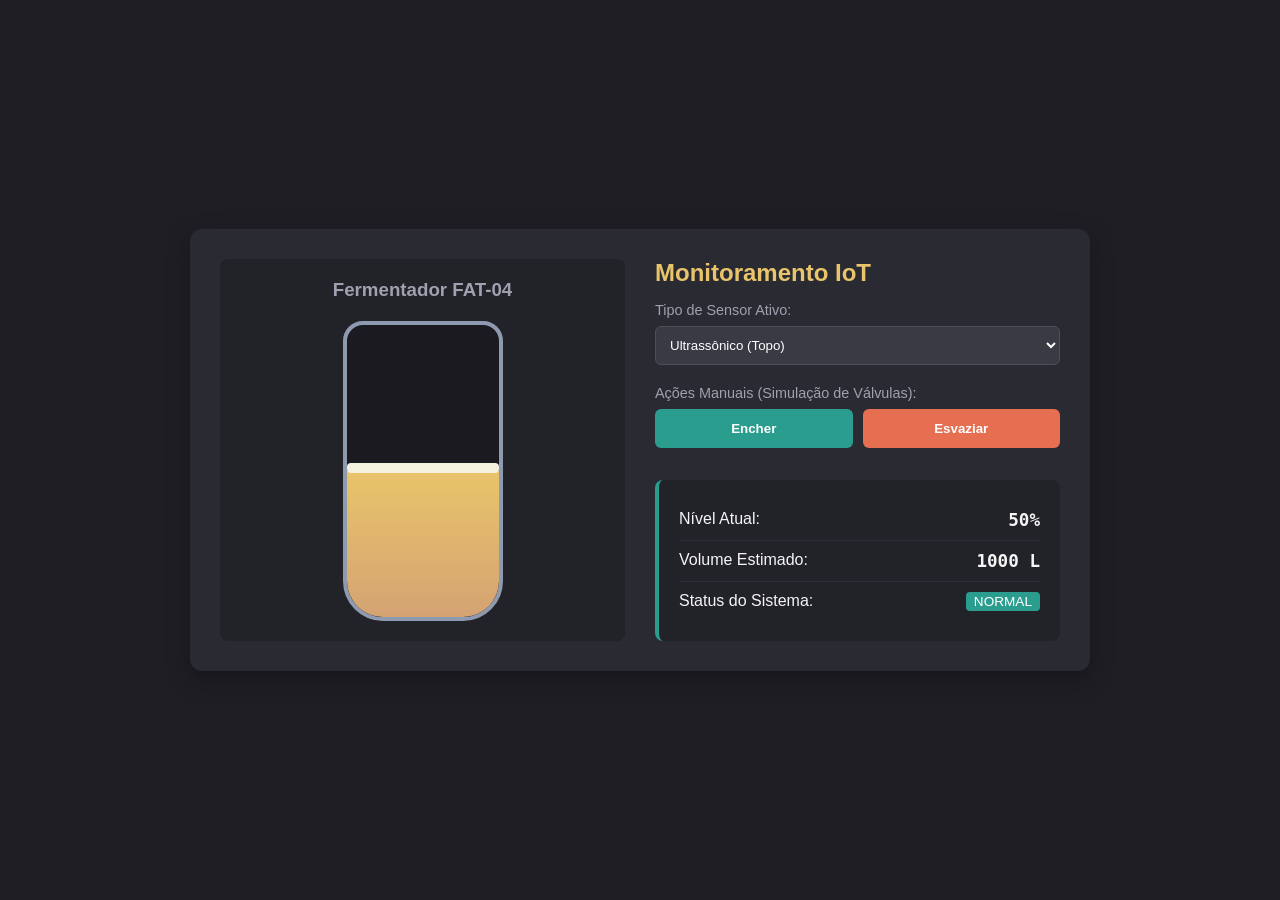
==== public/simulador.html @ aa2505bc "some alterations" ====
<!DOCTYPE html>
<html lang="pt-BR">
<head>
    <meta charset="UTF-8">
    <meta name="viewport" content="width=device-width, initial-scale=1.0">
    <title>Dashboard de Monitoramento de Tanque - Cervejaria</title>
    <style>
        * {
            box-sizing: border-box;
            margin: 0;
            padding: 0;
            font-family: 'Segoe UI', Tahoma, Geneva, Verdana, sans-serif;
        }

        body {
            background-color: #1e1e24;
            color: #f5f5f5;
            display: flex;
            justify-content: center;
            align-items: center;
            min-height: 100vh;
            padding: 20px;
        }

        .dashboard-container {
            display: grid;
            grid-template-columns: 1fr 1fr;
            gap: 30px;
            background-color: #2a2a32;
            padding: 30px;
            border-radius: 12px;
            box-shadow: 0 8px 24px rgba(0,0,0,0.3);
            max-width: 900px;
            width: 100%;
        }

        @media (max-width: 768px) {
            .dashboard-container {
                grid-template-columns: 1fr;
            }
        }

        /* Coluna do Tanque */
        .tank-section {
            display: flex;
            flex-direction: column;
            align-items: center;
            justify-content: center;
            background-color: #222229;
            border-radius: 8px;
            padding: 20px;
            position: relative;
        }

        .tank-outer {
            width: 160px;
            height: 300px;
            border: 4px solid #8e9aaf;
            border-top-left-radius: 20px;
            border-top-right-radius: 20px;
            border-bottom-left-radius: 40px;
            border-bottom-right-radius: 40px;
            position: relative;
            overflow: hidden;
            background-color: #1a1a20;
            display: flex;
            flex-direction: column;
            justify-content: flex-end;
        }

        .liquid {
            width: 100%;
            height: 50%; /* Controlado pelo JS */
            background: linear-gradient(to top, #d4a373, #e9c46a);
            transition: height 0.3s ease;
            position: relative;
        }

        /* Espuma da Cerveja */
        .liquid::before {
            content: '';
            position: absolute;
            top: -8px;
            left: 0;
            width: 100%;
            height: 10px;
            background-color: #f4f1de;
            border-radius: 4px;
        }

        /* Sensor Ultrassônico (Onda) */
        .wave-line {
            position: absolute;
            top: 10px;
            left: 50%;
            transform: translateX(-50%);
            width: 0;
            height: 0;
            border-left: 20px solid transparent;
            border-right: 20px solid transparent;
            border-top: 15px solid rgba(58, 125, 68, 0);
            display: none;
        }

        @keyframes pulse-wave {
            0% { border-top-color: rgba(0, 180, 216, 0.8); width: 10px; height: 10px; }
            100% { border-top-color: rgba(0, 180, 216, 0); width: 80px; height: 200px; }
        }

        .wave-active {
            display: block;
            animation: pulse-wave 1.5s infinite linear;
        }

        /* Sensor de Pressão Hidrostática (Destaque na base) */
        .pressure-glow {
            position: absolute;
            bottom: 4px;
            left: 50%;
            transform: translateX(-50%);
            width: 140px;
            height: 15px;
            background-color: rgba(230, 57, 70, 0);
            border-bottom-left-radius: 30px;
            border-bottom-right-radius: 30px;
            transition: background-color 0.3s;
        }

        .pressure-active {
            background-color: rgba(230, 57, 70, 0.4);
            box-shadow: 0 0 15px rgba(230, 57, 70, 0.6);
        }

        /* Coluna de Controles e Telemetria */
        .controls-section {
            display: flex;
            flex-direction: column;
            justify-content: space-between;
        }

        h2 {
            margin-bottom: 15px;
            font-size: 1.5rem;
            color: #e9c46a;
        }

        .form-group {
            margin-bottom: 20px;
        }

        label {
            display: block;
            margin-bottom: 8px;
            font-size: 0.9rem;
            color: #a0a0b0;
        }

        select {
            width: 100%;
            padding: 10px;
            background-color: #3a3a45;
            border: 1px solid #4e4e5a;
            color: white;
            border-radius: 6px;
            outline: none;
            cursor: pointer;
        }

        .btn-group {
            display: flex;
            gap: 10px;
            margin-bottom: 25px;
        }

        button {
            flex: 1;
            padding: 12px;
            border: none;
            border-radius: 6px;
            font-weight: bold;
            cursor: pointer;
            transition: background 0.2s;
        }

        .btn-fill { background-color: #2a9d8f; color: white; }
        .btn-fill:hover { background-color: #21867a; }

        .btn-drain { background-color: #e76f51; color: white; }
        .btn-drain:hover { background-color: #d65d40; }

        /* Painel de Dados */
        .telemetry-panel {
            background-color: #222229;
            padding: 20px;
            border-radius: 8px;
            border-left: 4px solid #3a7d44;
        }

        .data-row {
            display: flex;
            justify-content: space-between;
            padding: 10px 0;
            border-bottom: 1px solid #2d2d38;
        }

        .data-row:last-child { border-bottom: none; }

        .data-val {
            font-weight: bold;
            font-family: monospace;
            font-size: 1.1rem;
        }

        .status-badge {
            padding: 2px 8px;
            border-radius: 4px;
            font-size: 0.85rem;
            text-transform: uppercase;
        }

        .status-normal { background-color: #2a9d8f; color: white; }
        .status-alert { background-color: #e63946; color: white; }
    </style>
</head>
<body>

<div class="dashboard-container">
    
    <div class="tank-section">
        <h3 style="margin-bottom: 20px; color: #a0a0b0;">Fermentador FAT-04</h3>
        
        <div class="tank-outer">
            <div id="waveSensor" class="wave-line wave-active"></div>
            
            <div id="liquidLevel" class="liquid"></div>
            
            <div id="pressureSensor" class="pressure-glow"></div>
        </div>
    </div>

    <div class="controls-section">
        <div>
            <h2>Monitoramento IoT</h2>
            
            <div class="form-group">
                <label for="sensorSelect">Tipo de Sensor Ativo:</label>
                <select id="sensorSelect">
                    <option value="ultrasonic">Ultrassônico (Topo)</option>
                    <option value="hydrostatic">Pressão Hidrostática (Base)</option>
                </select>
            </div>

            <div class="form-group">
                <label>Ações Manuais (Simulação de Válvulas):</label>
                <div class="btn-group">
                    <button class="btn-fill" id="btnFill">Encher</button>
                    <button class="btn-drain" id="btnDrain">Esvaziar</button>
                </div>
            </div>
        </div>

        <div class="telemetry-panel" id="telemetryPanel">
            <div class="data-row">
                <span>Nível Atual:</span>
                <span class="data-val" id="txtPercent">50%</span>
            </div>
            <div class="data-row">
                <span>Volume Estimado:</span>
                <span class="data-val" id="txtVolume">1000 L</span>
            </div>
            <div class="data-row">
                <span>Status do Sistema:</span>
                <span class="status-badge status-normal" id="txtStatus">Normal</span>
            </div>
        </div>
    </div>
</div>

<script>
    // Parâmetros do sistema
    let currentLevelPercent = 50; 
    const maxCapacityLiters = 2000;

    // Elementos do DOM
    const liquidLevel = document.getElementById('liquidLevel');
    const waveSensor = document.getElementById('waveSensor');
    const pressureSensor = document.getElementById('pressureSensor');
    const sensorSelect = document.getElementById('sensorSelect');
    
    const txtPercent = document.getElementById('txtPercent');
    const txtVolume = document.getElementById('txtVolume');
    const txtStatus = document.getElementById('txtStatus');
    const telemetryPanel = document.getElementById('telemetryPanel');

    const btnFill = document.getElementById('btnFill');
    const btnDrain = document.getElementById('btnDrain');

    // Atualiza a interface gráfica e os dados textuais
    function updateDashboard() {
        // 1. Atualiza a altura do div de líquido
        liquidLevel.style.height = `${currentLevelPercent}%`;

        // 2. Calcula e atualiza o volume
        const calculatedVolume = Math.round((currentLevelPercent / 100) * maxCapacityLiters);
        txtPercent.textContent = `${currentLevelPercent}%`;
        txtVolume.textContent = `${calculatedVolume} L`;

        // 3. Regras de Negócio / Alertas de nível crítico
        if (currentLevelPercent > 85) {
            txtStatus.textContent = "Alerta Alto";
            txtStatus.className = "status-badge status-alert";
            telemetryPanel.style.borderLeftColor = "#e63946";
        } else if (currentLevelPercent < 15) {
            txtStatus.textContent = "Alerta Baixo";
            txtStatus.className = "status-badge status-alert";
            telemetryPanel.style.borderLeftColor = "#e63946";
        } else {
            txtStatus.textContent = "Normal";
            txtStatus.className = "status-badge status-normal";
            telemetryPanel.style.borderLeftColor = "#2a9d8f";
        }
    }

    // Gerencia a troca de visualização dos sensores
    sensorSelect.addEventListener('change', (e) => {
        if (e.target.value === 'ultrasonic') {
            waveSensor.classList.add('wave-active');
            pressureSensor.classList.remove('pressure-active');
        } else {
            waveSensor.classList.remove('wave-active');
            pressureSensor.classList.add('pressure-active');
        }
    });

    // Eventos dos botões de simulação
    btnFill.addEventListener('click', () => {
        if (currentLevelPercent < 100) {
            currentLevelPercent = Math.min(currentLevelPercent + 5, 100);
            updateDashboard();
        }
    });

    btnDrain.addEventListener('click', () => {
        if (currentLevelPercent > 0) {
            currentLevelPercent = Math.max(currentLevelPercent - 5, 0);
            updateDashboard();
        }
    });

    // Inicialização do estado do sistema
    updateDashboard();
</script>
</body>
</html>
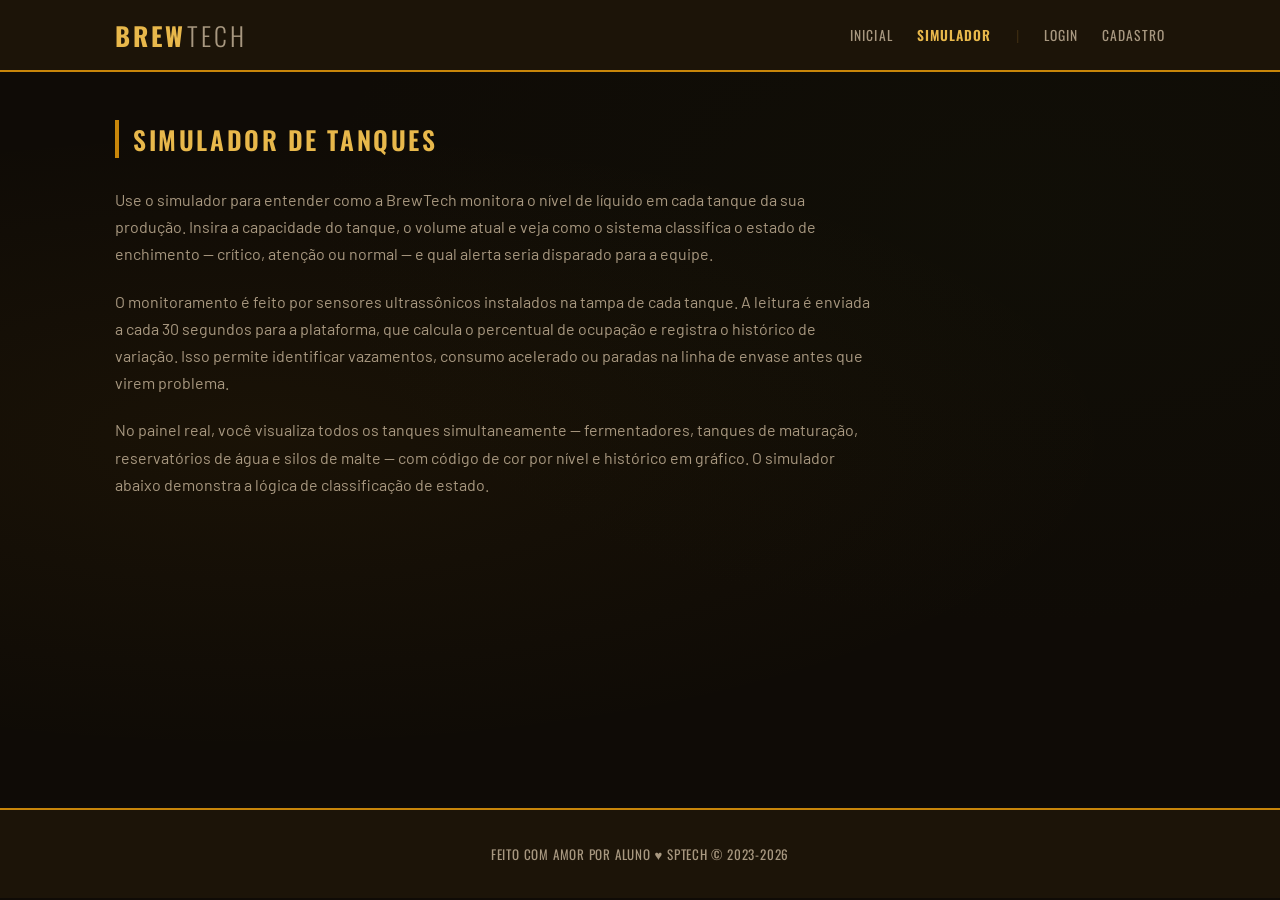
==== commit 9125c51a: "Atualização da estilização" ====
--- a/public/simulador.html
+++ b/public/simulador.html
@@ -1,354 +1,72 @@
 <!DOCTYPE html>
-<html lang="pt-BR">
+<html lang="pt-br">
+
 <head>
-    <meta charset="UTF-8">
-    <meta name="viewport" content="width=device-width, initial-scale=1.0">
-    <title>Dashboard de Monitoramento de Tanque - Cervejaria</title>
-    <style>
-        * {
-            box-sizing: border-box;
-            margin: 0;
-            padding: 0;
-            font-family: 'Segoe UI', Tahoma, Geneva, Verdana, sans-serif;
-        }
+  <meta charset="UTF-8">
+  <meta http-equiv="X-UA-Compatible" content="IE=edge">
+  <meta name="viewport" content="width=device-width, initial-scale=1.0">
 
-        body {
-            background-color: #1e1e24;
-            color: #f5f5f5;
-            display: flex;
-            justify-content: center;
-            align-items: center;
-            min-height: 100vh;
-            padding: 20px;
-        }
+  <title>BrewTech | Simulador</title>
 
-        .dashboard-container {
-            display: grid;
-            grid-template-columns: 1fr 1fr;
-            gap: 30px;
-            background-color: #2a2a32;
-            padding: 30px;
-            border-radius: 12px;
-            box-shadow: 0 8px 24px rgba(0,0,0,0.3);
-            max-width: 900px;
-            width: 100%;
-        }
+  <script src="./js/sessao.js"></script>
 
-        @media (max-width: 768px) {
-            .dashboard-container {
-                grid-template-columns: 1fr;
-            }
-        }
+  <link rel="stylesheet" href="./css/estilo.css">
+  <link rel="icon" href="./assets/icon/favicon2.ico">
+  <link rel="preconnect" href="https://fonts.googleapis.com">
+  <link rel="preconnect" href="https://fonts.gstatic.com" crossorigin>
+</head>
 
-        /* Coluna do Tanque */
-        .tank-section {
-            display: flex;
-            flex-direction: column;
-            align-items: center;
-            justify-content: center;
-            background-color: #222229;
-            border-radius: 8px;
-            padding: 20px;
-            position: relative;
-        }
-
-        .tank-outer {
-            width: 160px;
-            height: 300px;
-            border: 4px solid #8e9aaf;
-            border-top-left-radius: 20px;
-            border-top-right-radius: 20px;
-            border-bottom-left-radius: 40px;
-            border-bottom-right-radius: 40px;
-            position: relative;
-            overflow: hidden;
-            background-color: #1a1a20;
-            display: flex;
-            flex-direction: column;
-            justify-content: flex-end;
-        }
-
-        .liquid {
-            width: 100%;
-            height: 50%; /* Controlado pelo JS */
-            background: linear-gradient(to top, #d4a373, #e9c46a);
-            transition: height 0.3s ease;
-            position: relative;
-        }
-
-        /* Espuma da Cerveja */
-        .liquid::before {
-            content: '';
-            position: absolute;
-            top: -8px;
-            left: 0;
-            width: 100%;
-            height: 10px;
-            background-color: #f4f1de;
-            border-radius: 4px;
-        }
-
-        /* Sensor Ultrassônico (Onda) */
-        .wave-line {
-            position: absolute;
-            top: 10px;
-            left: 50%;
-            transform: translateX(-50%);
-            width: 0;
-            height: 0;
-            border-left: 20px solid transparent;
-            border-right: 20px solid transparent;
-            border-top: 15px solid rgba(58, 125, 68, 0);
-            display: none;
-        }
-
-        @keyframes pulse-wave {
-            0% { border-top-color: rgba(0, 180, 216, 0.8); width: 10px; height: 10px; }
-            100% { border-top-color: rgba(0, 180, 216, 0); width: 80px; height: 200px; }
-        }
-
-        .wave-active {
-            display: block;
-            animation: pulse-wave 1.5s infinite linear;
-        }
-
-        /* Sensor de Pressão Hidrostática (Destaque na base) */
-        .pressure-glow {
-            position: absolute;
-            bottom: 4px;
-            left: 50%;
-            transform: translateX(-50%);
-            width: 140px;
-            height: 15px;
-            background-color: rgba(230, 57, 70, 0);
-            border-bottom-left-radius: 30px;
-            border-bottom-right-radius: 30px;
-            transition: background-color 0.3s;
-        }
-
-        .pressure-active {
-            background-color: rgba(230, 57, 70, 0.4);
-            box-shadow: 0 0 15px rgba(230, 57, 70, 0.6);
-        }
-
-        /* Coluna de Controles e Telemetria */
-        .controls-section {
-            display: flex;
-            flex-direction: column;
-            justify-content: space-between;
-        }
-
-        h2 {
-            margin-bottom: 15px;
-            font-size: 1.5rem;
-            color: #e9c46a;
-        }
-
-        .form-group {
-            margin-bottom: 20px;
-        }
-
-        label {
-            display: block;
-            margin-bottom: 8px;
-            font-size: 0.9rem;
-            color: #a0a0b0;
-        }
-
-        select {
-            width: 100%;
-            padding: 10px;
-            background-color: #3a3a45;
-            border: 1px solid #4e4e5a;
-            color: white;
-            border-radius: 6px;
-            outline: none;
-            cursor: pointer;
-        }
-
-        .btn-group {
-            display: flex;
-            gap: 10px;
-            margin-bottom: 25px;
-        }
-
-        button {
-            flex: 1;
-            padding: 12px;
-            border: none;
-            border-radius: 6px;
-            font-weight: bold;
-            cursor: pointer;
-            transition: background 0.2s;
-        }
-
-        .btn-fill { background-color: #2a9d8f; color: white; }
-        .btn-fill:hover { background-color: #21867a; }
-
-        .btn-drain { background-color: #e76f51; color: white; }
-        .btn-drain:hover { background-color: #d65d40; }
-
-        /* Painel de Dados */
-        .telemetry-panel {
-            background-color: #222229;
-            padding: 20px;
-            border-radius: 8px;
-            border-left: 4px solid #3a7d44;
-        }
-
-        .data-row {
-            display: flex;
-            justify-content: space-between;
-            padding: 10px 0;
-            border-bottom: 1px solid #2d2d38;
-        }
-
-        .data-row:last-child { border-bottom: none; }
-
-        .data-val {
-            font-weight: bold;
-            font-family: monospace;
-            font-size: 1.1rem;
-        }
-
-        .status-badge {
-            padding: 2px 8px;
-            border-radius: 4px;
-            font-size: 0.85rem;
-            text-transform: uppercase;
-        }
-
-        .status-normal { background-color: #2a9d8f; color: white; }
-        .status-alert { background-color: #e63946; color: white; }
-    </style>
-</head>
 <body>
 
-<div class="dashboard-container">
-    
-    <div class="tank-section">
-        <h3 style="margin-bottom: 20px; color: #a0a0b0;">Fermentador FAT-04</h3>
-        
-        <div class="tank-outer">
-            <div id="waveSensor" class="wave-line wave-active"></div>
-            
-            <div id="liquidLevel" class="liquid"></div>
-            
-            <div id="pressureSensor" class="pressure-glow"></div>
-        </div>
+  <!-- HEADER -->
+  <div class="header">
+    <div class="container">
+      <h1 class="titulo">Brew<span>Tech</span></h1>
+      <ul class="navbar">
+        <li>
+          <a href="./index.html">Inicial</a>
+        </li>
+        <li class="agora">Simulador</li>
+        <li>|</li>
+        <li>
+          <a href="./login.html">Login</a>
+        </li>
+        <li>
+          <a href="./cadastro.html">Cadastro</a>
+        </li>
+      </ul>
     </div>
+  </div>
 
-    <div class="controls-section">
-        <div>
-            <h2>Monitoramento IoT</h2>
-            
-            <div class="form-group">
-                <label for="sensorSelect">Tipo de Sensor Ativo:</label>
-                <select id="sensorSelect">
-                    <option value="ultrasonic">Ultrassônico (Topo)</option>
-                    <option value="hydrostatic">Pressão Hidrostática (Base)</option>
-                </select>
-            </div>
+  <!-- SIMULADOR -->
+  <div class="simulador">
+    <div class="container">
+      <h2>Simulador de Tanques</h2>
+      <p>
+        Use o simulador para entender como a BrewTech monitora o nível de líquido em cada tanque da sua produção.
+        Insira a capacidade do tanque, o volume atual e veja como o sistema classifica o estado de enchimento — 
+        crítico, atenção ou normal — e qual alerta seria disparado para a equipe.
+      </p>
+      <p>
+        O monitoramento é feito por sensores ultrassônicos instalados na tampa de cada tanque. 
+        A leitura é enviada a cada 30 segundos para a plataforma, que calcula o percentual de ocupação 
+        e registra o histórico de variação. Isso permite identificar vazamentos, consumo acelerado 
+        ou paradas na linha de envase antes que virem problema.
+      </p>
+      <p>
+        No painel real, você visualiza todos os tanques simultaneamente — fermentadores, 
+        tanques de maturação, reservatórios de água e silos de malte — com código de cor por nível 
+        e histórico em gráfico. O simulador abaixo demonstra a lógica de classificação de estado.
+      </p>
+    </div>
+  </div>
 
-            <div class="form-group">
-                <label>Ações Manuais (Simulação de Válvulas):</label>
-                <div class="btn-group">
-                    <button class="btn-fill" id="btnFill">Encher</button>
-                    <button class="btn-drain" id="btnDrain">Esvaziar</button>
-                </div>
-            </div>
-        </div>
+  <!-- FOOTER -->
+  <div class="footer">
+    <div class="container">
+      <h4>Feito com amor por aluno &hearts; SPTech &copy; 2023-2026</h4>
+    </div>
+  </div>
 
-        <div class="telemetry-panel" id="telemetryPanel">
-            <div class="data-row">
-                <span>Nível Atual:</span>
-                <span class="data-val" id="txtPercent">50%</span>
-            </div>
-            <div class="data-row">
-                <span>Volume Estimado:</span>
-                <span class="data-val" id="txtVolume">1000 L</span>
-            </div>
-            <div class="data-row">
-                <span>Status do Sistema:</span>
-                <span class="status-badge status-normal" id="txtStatus">Normal</span>
-            </div>
-        </div>
-    </div>
-</div>
-
-<script>
-    // Parâmetros do sistema
-    let currentLevelPercent = 50; 
-    const maxCapacityLiters = 2000;
-
-    // Elementos do DOM
-    const liquidLevel = document.getElementById('liquidLevel');
-    const waveSensor = document.getElementById('waveSensor');
-    const pressureSensor = document.getElementById('pressureSensor');
-    const sensorSelect = document.getElementById('sensorSelect');
-    
-    const txtPercent = document.getElementById('txtPercent');
-    const txtVolume = document.getElementById('txtVolume');
-    const txtStatus = document.getElementById('txtStatus');
-    const telemetryPanel = document.getElementById('telemetryPanel');
-
-    const btnFill = document.getElementById('btnFill');
-    const btnDrain = document.getElementById('btnDrain');
-
-    // Atualiza a interface gráfica e os dados textuais
-    function updateDashboard() {
-        // 1. Atualiza a altura do div de líquido
-        liquidLevel.style.height = `${currentLevelPercent}%`;
-
-        // 2. Calcula e atualiza o volume
-        const calculatedVolume = Math.round((currentLevelPercent / 100) * maxCapacityLiters);
-        txtPercent.textContent = `${currentLevelPercent}%`;
-        txtVolume.textContent = `${calculatedVolume} L`;
-
-        // 3. Regras de Negócio / Alertas de nível crítico
-        if (currentLevelPercent > 85) {
-            txtStatus.textContent = "Alerta Alto";
-            txtStatus.className = "status-badge status-alert";
-            telemetryPanel.style.borderLeftColor = "#e63946";
-        } else if (currentLevelPercent < 15) {
-            txtStatus.textContent = "Alerta Baixo";
-            txtStatus.className = "status-badge status-alert";
-            telemetryPanel.style.borderLeftColor = "#e63946";
-        } else {
-            txtStatus.textContent = "Normal";
-            txtStatus.className = "status-badge status-normal";
-            telemetryPanel.style.borderLeftColor = "#2a9d8f";
-        }
-    }
-
-    // Gerencia a troca de visualização dos sensores
-    sensorSelect.addEventListener('change', (e) => {
-        if (e.target.value === 'ultrasonic') {
-            waveSensor.classList.add('wave-active');
-            pressureSensor.classList.remove('pressure-active');
-        } else {
-            waveSensor.classList.remove('wave-active');
-            pressureSensor.classList.add('pressure-active');
-        }
-    });
-
-    // Eventos dos botões de simulação
-    btnFill.addEventListener('click', () => {
-        if (currentLevelPercent < 100) {
-            currentLevelPercent = Math.min(currentLevelPercent + 5, 100);
-            updateDashboard();
-        }
-    });
-
-    btnDrain.addEventListener('click', () => {
-        if (currentLevelPercent > 0) {
-            currentLevelPercent = Math.max(currentLevelPercent - 5, 0);
-            updateDashboard();
-        }
-    });
-
-    // Inicialização do estado do sistema
-    updateDashboard();
-</script>
 </body>
 </html>
--- a/public/css/estilo.css
+++ b/public/css/estilo.css
@@ -0,0 +1,634 @@
+@import url('https://fonts.googleapis.com/css2?family=Oswald:wght@300;400;500;600;700&family=Barlow:ital,wght@0,300;0,400;0,500;0,600;0,700;0,800;1,400&display=swap');
+
+/* ============================================
+   TOKENS — BrewTech
+   ============================================ */
+:root {
+  /* Cores */
+  --cor-fundo:        #0F0B06;      /* malte escuro */
+  --cor-superficie:   #1C1408;      /* superfície levemente mais clara */
+  --cor-painel:       #251B0C;      /* painéis e cards */
+  --cor-borda:        #3A2A10;      /* bordas sutis */
+
+  --cor-ambar:        #C8860A;      /* âmbar primário — cerveja */
+  --cor-ambar-claro:  #E8B84B;      /* âmbar claro — destaques */
+  --cor-ambar-escuro: #7A5006;      /* âmbar escuro — hover */
+
+  --cor-lupulo:       #2D5016;      /* verde lúpulo */
+  --cor-lupulo-claro: #4A7A24;      /* verde lúpulo claro */
+
+  --cor-erro:         #C0392B;
+  --cor-sucesso:      #27AE60;
+
+  --cor-texto:        #F5F0E8;      /* creme — texto principal */
+  --cor-texto-muted:  #A89880;      /* texto secundário */
+  --cor-texto-escuro: #1C1408;      /* texto sobre fundo claro */
+
+  /* Tipografia */
+  --fonte-display: 'Oswald', sans-serif;
+  --fonte-corpo:   'Barlow', sans-serif;
+
+  /* Layout */
+  --tamanho-header:    72px;
+  --tamanho-footer:    90px;
+  --tamanho-banner:    calc(100vh - var(--tamanho-header) - var(--tamanho-footer) - 2px);
+  --tamanho-simulador: calc(100vh - var(--tamanho-header) - var(--tamanho-footer) - 2px);
+  --tamanho-login:     calc(100vh - var(--tamanho-header) - var(--tamanho-footer) - 2px);
+
+  --raio:   6px;
+  --raio-lg: 12px;
+}
+
+/* ============================================
+   RESET & BASE
+   ============================================ */
+*, *::before, *::after {
+  box-sizing: border-box;
+}
+
+body {
+  margin: 0;
+  padding: 0;
+  font-family: var(--fonte-corpo);
+  background-color: var(--cor-fundo);
+  color: var(--cor-texto);
+  -webkit-font-smoothing: antialiased;
+}
+
+.container {
+  display: flex;
+  width: 82%;
+  max-width: 1280px;
+  margin: auto;
+}
+
+/* ============================================
+   HEADER
+   ============================================ */
+.header {
+  height: var(--tamanho-header);
+  background-color: var(--cor-superficie);
+  border-bottom: 2px solid var(--cor-ambar);
+  position: sticky;
+  top: 0;
+  z-index: 100;
+}
+
+.header .container {
+  justify-content: space-between;
+  align-items: center;
+  height: 100%;
+}
+
+/* Logo */
+.titulo {
+  font-family: var(--fonte-display);
+  font-weight: 700;
+  font-size: 1.6rem;
+  letter-spacing: 0.12em;
+  text-transform: uppercase;
+  color: var(--cor-ambar-claro);
+  margin: 0;
+  width: fit-content;
+}
+
+.titulo span {
+  color: var(--cor-texto-muted);
+  font-weight: 300;
+}
+
+/* Navbar */
+.navbar {
+  display: flex;
+  align-items: center;
+  gap: 24px;
+  list-style: none;
+  margin: 0;
+  padding: 0;
+  font-family: var(--fonte-display);
+  font-size: 0.85rem;
+  letter-spacing: 0.08em;
+  text-transform: uppercase;
+}
+
+.navbar a {
+  text-decoration: none;
+  color: var(--cor-texto-muted);
+  transition: color 0.2s;
+}
+
+.navbar a:hover {
+  color: var(--cor-ambar-claro);
+}
+
+.navbar .agora a,
+.navbar .agora {
+  color: var(--cor-ambar-claro);
+  font-weight: 600;
+}
+
+.navbar li:not(.agora):not(:last-child):not(:first-child) {
+  color: var(--cor-borda);
+}
+
+/* ============================================
+   BANNER (index)
+   ============================================ */
+.banner {
+  height: var(--tamanho-banner);
+  background: 
+    linear-gradient(
+      135deg,
+      rgba(15, 11, 6, 0.92) 0%,
+      rgba(25, 16, 4, 0.80) 50%,
+      rgba(15, 11, 6, 0.94) 100%
+    ),
+    /* fallback sólido até a imagem ser trocada */
+    repeating-linear-gradient(
+      0deg,
+      transparent,
+      transparent 60px,
+      rgba(200, 134, 10, 0.04) 60px,
+      rgba(200, 134, 10, 0.04) 61px
+    );
+  background-color: var(--cor-superficie);
+  display: flex;
+  align-items: center;
+  position: relative;
+  overflow: hidden;
+}
+
+/* Linha decorativa âmbar lateral */
+.banner::before {
+  content: '';
+  position: absolute;
+  left: 0;
+  top: 0;
+  height: 100%;
+  width: 4px;
+  background: linear-gradient(to bottom, transparent, var(--cor-ambar), transparent);
+}
+
+.banner .container {
+  justify-content: flex-start;
+  align-items: center;
+  height: 100%;
+  flex-direction: column;
+  justify-content: center;
+  align-items: flex-start;
+  gap: 24px;
+}
+
+.banner-eyebrow {
+  font-family: var(--fonte-display);
+  font-size: 0.78rem;
+  letter-spacing: 0.22em;
+  text-transform: uppercase;
+  color: var(--cor-ambar);
+  border-left: 3px solid var(--cor-ambar);
+  padding-left: 12px;
+  margin: 0;
+}
+
+.banner-headline {
+  font-family: var(--fonte-display);
+  font-size: clamp(2.4rem, 5vw, 4rem);
+  font-weight: 600;
+  line-height: 1.1;
+  margin: 0;
+  max-width: 680px;
+  color: var(--cor-texto);
+}
+
+.banner-headline em {
+  font-style: normal;
+  color: var(--cor-ambar-claro);
+}
+
+.banner-sub {
+  font-size: 1.05rem;
+  color: var(--cor-texto-muted);
+  margin: 0;
+  max-width: 480px;
+  line-height: 1.6;
+}
+
+.banner-cta {
+  display: inline-block;
+  font-family: var(--fonte-display);
+  font-size: 0.85rem;
+  letter-spacing: 0.1em;
+  text-transform: uppercase;
+  color: var(--cor-texto-escuro);
+  background-color: var(--cor-ambar);
+  text-decoration: none;
+  padding: 12px 28px;
+  border-radius: var(--raio);
+  transition: background-color 0.2s, transform 0.1s;
+  font-weight: 600;
+}
+
+.banner-cta:hover {
+  background-color: var(--cor-ambar-claro);
+  transform: translateY(-1px);
+}
+
+/* ============================================
+   SEÇÃO MISSÃO / VISÃO / VALORES
+   ============================================ */
+.social {
+  background-color: var(--cor-painel);
+  border-top: 1px solid var(--cor-borda);
+  border-bottom: 1px solid var(--cor-borda);
+  display: flex;
+}
+
+.social .container {
+  justify-content: center;
+}
+
+.social .container .boxes {
+  display: flex;
+  justify-content: space-between;
+  gap: 40px;
+  width: 100%;
+  padding: 56px 0;
+}
+
+.box {
+  display: flex;
+  flex-direction: column;
+  align-items: center;
+  flex: 1;
+  text-align: center;
+  padding: 32px 24px;
+  background-color: var(--cor-superficie);
+  border: 1px solid var(--cor-borda);
+  border-radius: var(--raio-lg);
+  position: relative;
+  overflow: hidden;
+}
+
+/* Linha âmbar topo do card */
+.box::before {
+  content: '';
+  position: absolute;
+  top: 0; left: 0; right: 0;
+  height: 3px;
+  background: linear-gradient(90deg, transparent, var(--cor-ambar), transparent);
+}
+
+.box-icone {
+  font-size: 2.4rem;
+  margin-bottom: 16px;
+  line-height: 1;
+}
+
+.box h4 {
+  font-family: var(--fonte-display);
+  font-size: 1rem;
+  letter-spacing: 0.14em;
+  text-transform: uppercase;
+  color: var(--cor-ambar-claro);
+  margin: 0 0 12px 0;
+  font-weight: 600;
+}
+
+.box p {
+  color: var(--cor-texto-muted);
+  font-size: 0.92rem;
+  line-height: 1.65;
+  margin: 0;
+}
+
+/* (mantém suporte a img se existir) */
+.box img {
+  width: 64px;
+  margin-bottom: 16px;
+  opacity: 0.85;
+}
+
+/* ============================================
+   FOOTER
+   ============================================ */
+.footer {
+  background-color: var(--cor-superficie);
+  border-top: 2px solid var(--cor-ambar);
+  min-height: var(--tamanho-footer);
+  color: var(--cor-texto-muted);
+  display: flex;
+  align-items: center;
+  font-size: 0.82rem;
+  font-family: var(--fonte-display);
+  letter-spacing: 0.06em;
+  text-transform: uppercase;
+}
+
+.footer .container {
+  justify-content: center;
+  text-align: center;
+  flex-direction: column;
+  gap: 4px;
+}
+
+.footer h4 {
+  margin: 0;
+  font-weight: 400;
+}
+
+.footer .version {
+  font-size: 0.7rem;
+  color: var(--cor-borda);
+}
+
+/* ============================================
+   FUNDO COMPARTILHADO (login / cadastro / simulador)
+   ============================================ */
+.login,
+.simulador {
+  background-color: var(--cor-fundo);
+  background-image:
+    radial-gradient(ellipse at 20% 50%, rgba(200, 134, 10, 0.06) 0%, transparent 60%),
+    radial-gradient(ellipse at 80% 20%, rgba(45, 80, 22, 0.05) 0%, transparent 50%);
+}
+
+/* ============================================
+   LOGIN & CADASTRO
+   ============================================ */
+.login {
+  min-height: var(--tamanho-login);
+  display: flex;
+  flex-direction: column;
+}
+
+.login .container {
+  justify-content: center;
+  align-items: center;
+  flex: 1;
+  padding: 48px 0;
+}
+
+.card {
+  width: 100%;
+  max-width: 460px;
+  background-color: var(--cor-painel);
+  border: 1px solid var(--cor-borda);
+  border-top: 3px solid var(--cor-ambar);
+  border-radius: var(--raio-lg);
+  display: flex;
+  flex-direction: column;
+  align-items: center;
+  padding: 40px 48px;
+  gap: 24px;
+}
+
+.card h2 {
+  font-family: var(--fonte-display);
+  font-size: 1.6rem;
+  font-weight: 600;
+  letter-spacing: 0.08em;
+  text-transform: uppercase;
+  color: var(--cor-ambar-claro);
+  margin: 0;
+}
+
+.formulario {
+  display: flex;
+  flex-direction: column;
+  width: 100%;
+  gap: 0;
+}
+
+.campo {
+  display: flex;
+  flex-direction: column;
+  gap: 6px;
+  padding: 8px 0;
+}
+
+.formulario span,
+.campo span {
+  font-size: 0.78rem;
+  font-family: var(--fonte-display);
+  letter-spacing: 0.1em;
+  text-transform: uppercase;
+  color: var(--cor-texto-muted);
+  font-weight: 500;
+}
+
+.formulario input,
+input {
+  background-color: var(--cor-superficie);
+  border: 1px solid var(--cor-borda);
+  border-radius: var(--raio);
+  padding: 10px 14px;
+  color: var(--cor-texto);
+  font-family: var(--fonte-corpo);
+  font-size: 0.95rem;
+  text-align: left;
+  margin-bottom: 0;
+  transition: border-color 0.2s, box-shadow 0.2s;
+  width: 100%;
+}
+
+.formulario input:focus,
+input:focus {
+  outline: none;
+  border-color: var(--cor-ambar);
+  box-shadow: 0 0 0 3px rgba(200, 134, 10, 0.15);
+}
+
+.formulario input::placeholder,
+input::placeholder {
+  color: var(--cor-borda);
+}
+
+.formulario select {
+  background-color: var(--cor-superficie);
+  border: 1px solid var(--cor-borda);
+  color: var(--cor-texto-muted);
+  height: 40px;
+  padding: 0 14px;
+  border-radius: var(--raio);
+  font-family: var(--fonte-corpo);
+  font-size: 0.95rem;
+  transition: border-color 0.2s;
+  width: 100%;
+}
+
+.formulario select:focus {
+  outline: none;
+  border-color: var(--cor-ambar);
+}
+
+/* Botões */
+.botao,
+.btn {
+  cursor: pointer;
+  font-family: var(--fonte-display);
+  border: 0;
+  border-radius: var(--raio);
+  font-weight: 600;
+  font-size: 0.85rem;
+  letter-spacing: 0.1em;
+  text-transform: uppercase;
+  color: var(--cor-texto-escuro);
+  background-color: var(--cor-ambar);
+  padding: 12px 28px;
+  align-self: center;
+  margin-top: 20px;
+  transition: background-color 0.2s, transform 0.1s;
+  min-width: 120px;
+}
+
+.botao:hover,
+.btn:hover {
+  background-color: var(--cor-ambar-claro);
+  transform: translateY(-1px);
+}
+
+.botao:active,
+.btn:active {
+  transform: translateY(0);
+}
+
+/* Loading */
+.loading-div {
+  width: 50px;
+  margin: auto;
+  display: none;
+}
+
+.loading-div img {
+  height: 50px;
+  width: 50px;
+}
+
+/* ============================================
+   ALERTAS / ERROS
+   ============================================ */
+.alerta_erro {
+  display: flex;
+  justify-content: flex-end;
+}
+
+.card_erro {
+  display: none;
+  background-color: var(--cor-painel);
+  color: var(--cor-texto);
+  width: 260px;
+  position: fixed;
+  top: calc(var(--tamanho-header) + 16px);
+  right: 16px;
+  border-radius: var(--raio);
+  border-left: 4px solid var(--cor-erro);
+  padding: 14px 16px;
+  box-shadow: 0 4px 20px rgba(0,0,0,0.5);
+  z-index: 200;
+}
+
+.card_erro #mensagem_erro {
+  font-size: 0.9rem;
+  font-weight: 500;
+  line-height: 1.4;
+}
+
+#div_erros_login {
+  display: none;
+}
+
+/* ============================================
+   SIMULADOR
+   ============================================ */
+.simulador {
+  color: var(--cor-texto);
+  min-height: var(--tamanho-simulador);
+}
+
+.simulador .container {
+  flex-direction: column;
+  overflow: auto;
+  padding: 48px 0;
+  gap: 20px;
+}
+
+.simulador h2 {
+  font-family: var(--fonte-display);
+  font-size: 1.6rem;
+  font-weight: 600;
+  letter-spacing: 0.1em;
+  text-transform: uppercase;
+  color: var(--cor-ambar-claro);
+  margin: 0 0 8px 0;
+  border-left: 4px solid var(--cor-ambar);
+  padding-left: 14px;
+}
+
+.simulador p {
+  color: var(--cor-texto-muted);
+  line-height: 1.7;
+  margin: 0;
+  max-width: 760px;
+}
+
+/* ============================================
+   ALERTA SINO
+   ============================================ */
+#alerta {
+  position: fixed;
+  right: 0;
+  bottom: 0;
+  z-index: 300;
+}
+
+.mensagem-alarme {
+  background-color: var(--cor-painel);
+  border: 1px solid var(--cor-borda);
+  border-left: 4px solid var(--cor-ambar);
+  border-radius: var(--raio);
+  width: 300px;
+  min-height: 80px;
+  margin: 10px;
+  padding: 12px 16px;
+  display: flex;
+  justify-content: space-evenly;
+  align-items: center;
+  box-shadow: 0 4px 20px rgba(0,0,0,0.4);
+}
+
+.mensagem-alarme h3 {
+  font-size: 0.85rem;
+  margin: 0;
+  color: var(--cor-texto);
+  line-height: 1.4;
+}
+
+.mensagem-alarme .informacao {
+  width: 66%;
+}
+
+.alarme-sino {
+  width: 40px;
+  height: 40px;
+  animation-name: bell;
+  animation-duration: 4s;
+  animation-iteration-count: infinite;
+  background-image: url('https://cdn-icons-png.flaticon.com/512/1157/1157000.png');
+  background-size: cover;
+  filter: sepia(1) saturate(4) hue-rotate(10deg) brightness(0.9);
+}
+
+@keyframes bell {
+  0%   { transform: rotate(18deg); }
+  25%  { transform: rotate(-18deg); }
+  50%  { transform: rotate(18deg); }
+  75%  { transform: rotate(-18deg); }
+  100% { transform: rotate(18deg); }
+}
+
+/* ============================================
+   CARD CADASTRO (ligeiramente mais largo)
+   ============================================ */
+.card-cadastro {
+  max-width: 520px;
+}
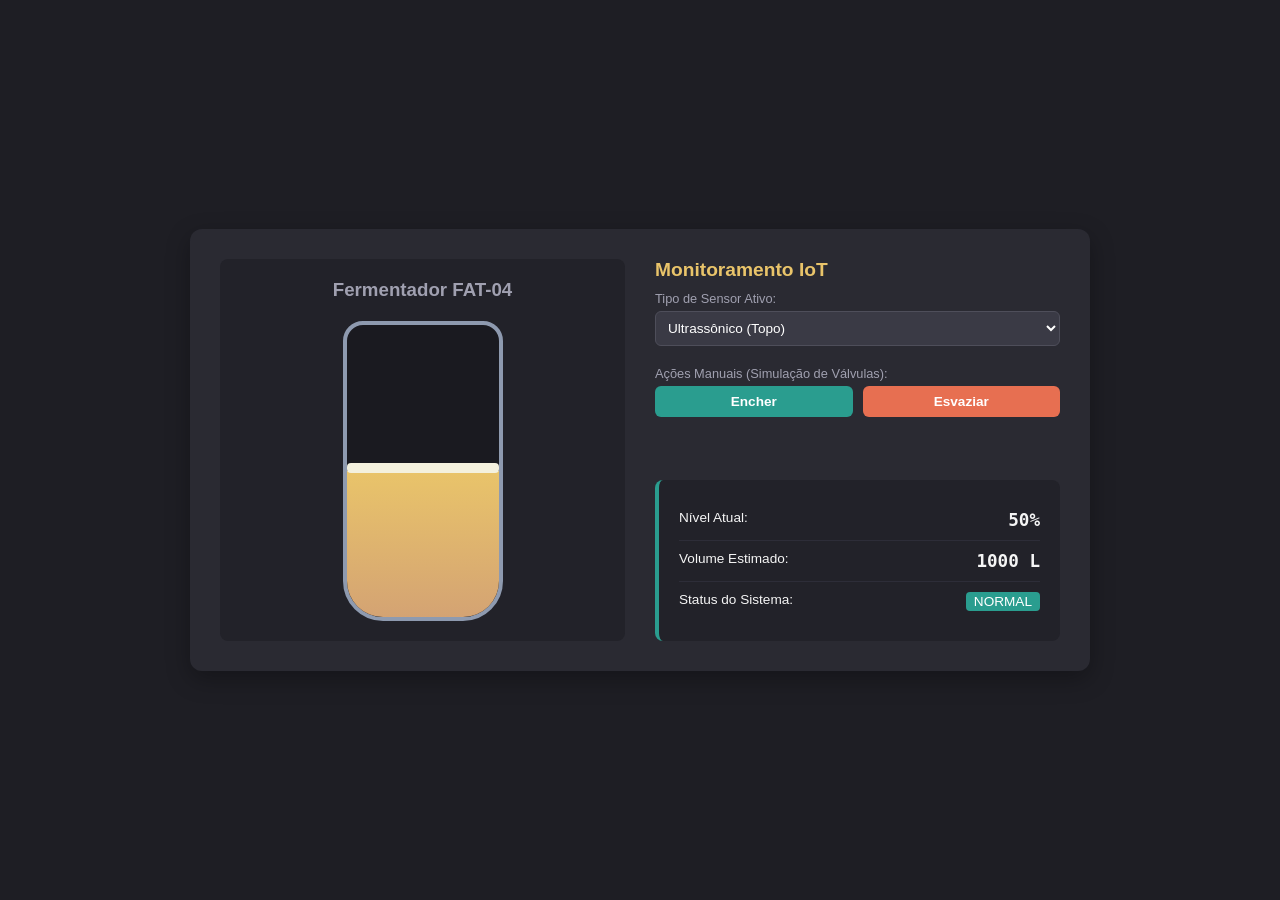
==== commit 747f3e85: "feat: versao" ====
--- a/public/simulador.html
+++ b/public/simulador.html
@@ -1,72 +1,138 @@
 <!DOCTYPE html>
 <html lang="pt-br">
-
 <head>
   <meta charset="UTF-8">
   <meta http-equiv="X-UA-Compatible" content="IE=edge">
   <meta name="viewport" content="width=device-width, initial-scale=1.0">
-
   <title>BrewTech | Simulador</title>
-
   <script src="./js/sessao.js"></script>
-
   <link rel="stylesheet" href="./css/estilo.css">
+  <link rel="stylesheet" href="./css/simulador.css">
   <link rel="icon" href="./assets/icon/favicon2.ico">
-  <link rel="preconnect" href="https://fonts.googleapis.com">
-  <link rel="preconnect" href="https://fonts.gstatic.com" crossorigin>
 </head>
-
 <body>
 
-  <!-- HEADER -->
-  <div class="header">
-    <div class="container">
-      <h1 class="titulo">Brew<span>Tech</span></h1>
-      <ul class="navbar">
-        <li>
-          <a href="./index.html">Inicial</a>
-        </li>
-        <li class="agora">Simulador</li>
-        <li>|</li>
-        <li>
-          <a href="./login.html">Login</a>
-        </li>
-        <li>
-          <a href="./cadastro.html">Cadastro</a>
-        </li>
-      </ul>
+  <div class="dashboard-container">
+    <div class="tank-section">
+        <h3 style="margin-bottom: 20px; color: #a0a0b0;">Fermentador FAT-04</h3>
+        <div class="tank-outer">
+            <div id="waveSensor" class="wave-line wave-active"></div>
+            <div id="liquidLevel" class="liquid"></div>
+            <div id="pressureSensor" class="pressure-glow"></div>
+        </div>
+    </div>
+
+    <div class="controls-section">
+        <div>
+            <h2>Monitoramento IoT</h2>
+            <div class="form-group">
+                <label for="sensorSelect">Tipo de Sensor Ativo:</label>
+                <select id="sensorSelect">
+                    <option value="ultrasonic">Ultrassônico (Topo)</option>
+                    <option value="hydrostatic">Pressão Hidrostática (Base)</option>
+                </select>
+            </div>
+
+            <div class="form-group">
+                <label>Ações Manuais (Simulação de Válvulas):</label>
+                <div class="btn-group">
+                    <button class="btn-fill" id="btnFill">Encher</button>
+                    <button class="btn-drain" id="btnDrain">Esvaziar</button>
+                </div>
+            </div>
+        </div>
+
+        <div class="telemetry-panel" id="telemetryPanel">
+            <div class="data-row">
+                <span>Nível Atual:</span>
+                <span class="data-val" id="txtPercent">50%</span>
+            </div>
+            <div class="data-row">
+                <span>Volume Estimado:</span>
+                <span class="data-val" id="txtVolume">1000 L</span>
+            </div>
+            <div class="data-row">
+                <span>Status do Sistema:</span>
+                <span class="status-badge status-normal" id="txtStatus">Normal</span>
+            </div>
+        </div>
     </div>
   </div>
 
-  <!-- SIMULADOR -->
-  <div class="simulador">
-    <div class="container">
-      <h2>Simulador de Tanques</h2>
-      <p>
-        Use o simulador para entender como a BrewTech monitora o nível de líquido em cada tanque da sua produção.
-        Insira a capacidade do tanque, o volume atual e veja como o sistema classifica o estado de enchimento — 
-        crítico, atenção ou normal — e qual alerta seria disparado para a equipe.
-      </p>
-      <p>
-        O monitoramento é feito por sensores ultrassônicos instalados na tampa de cada tanque. 
-        A leitura é enviada a cada 30 segundos para a plataforma, que calcula o percentual de ocupação 
-        e registra o histórico de variação. Isso permite identificar vazamentos, consumo acelerado 
-        ou paradas na linha de envase antes que virem problema.
-      </p>
-      <p>
-        No painel real, você visualiza todos os tanques simultaneamente — fermentadores, 
-        tanques de maturação, reservatórios de água e silos de malte — com código de cor por nível 
-        e histórico em gráfico. O simulador abaixo demonstra a lógica de classificação de estado.
-      </p>
-    </div>
-  </div>
+  <script>
+    // Parâmetros do sistema
+    let currentLevelPercent = 50; 
+    const maxCapacityLiters = 2000;
 
-  <!-- FOOTER -->
-  <div class="footer">
-    <div class="container">
-      <h4>Feito com amor por aluno &hearts; SPTech &copy; 2023-2026</h4>
-    </div>
-  </div>
+    // Elementos do DOM
+    const liquidLevel = document.getElementById('liquidLevel');
+    const waveSensor = document.getElementById('waveSensor');
+    const pressureSensor = document.getElementById('pressureSensor');
+    const sensorSelect = document.getElementById('sensorSelect');
+    
+    const txtPercent = document.getElementById('txtPercent');
+    const txtVolume = document.getElementById('txtVolume');
+    const txtStatus = document.getElementById('txtStatus');
+    const telemetryPanel = document.getElementById('telemetryPanel');
+
+    const btnFill = document.getElementById('btnFill');
+    const btnDrain = document.getElementById('btnDrain');
+
+    // Atualiza a interface gráfica e os dados textuais
+    function updateDashboard() {
+        // 1. Atualiza a altura do div de líquido
+        liquidLevel.style.height = `${currentLevelPercent}%`;
+
+        // 2. Calcula e atualiza o volume
+        const calculatedVolume = Math.round((currentLevelPercent / 100) * maxCapacityLiters);
+        txtPercent.textContent = `${currentLevelPercent}%`;
+        txtVolume.textContent = `${calculatedVolume} L`;
+
+        // 3. Regras de Negócio / Alertas de nível crítico
+        if (currentLevelPercent > 85) {
+            txtStatus.textContent = "Alerta Alto";
+            txtStatus.className = "status-badge status-alert";
+            telemetryPanel.style.borderLeftColor = "#e63946";
+        } else if (currentLevelPercent < 15) {
+            txtStatus.textContent = "Alerta Baixo";
+            txtStatus.className = "status-badge status-alert";
+            telemetryPanel.style.borderLeftColor = "#e63946";
+        } else {
+            txtStatus.textContent = "Normal";
+            txtStatus.className = "status-badge status-normal";
+            telemetryPanel.style.borderLeftColor = "#2a9d8f";
+        }
+    }
+
+    // Gerencia a troca de visualização dos sensores
+    sensorSelect.addEventListener('change', (e) => {
+        if (e.target.value === 'ultrasonic') {
+            waveSensor.classList.add('wave-active');
+            pressureSensor.classList.remove('pressure-active');
+        } else {
+            waveSensor.classList.remove('wave-active');
+            pressureSensor.classList.add('pressure-active');
+        }
+    });
+
+    // Eventos dos botões de simulação
+    btnFill.addEventListener('click', () => {
+        if (currentLevelPercent < 100) {
+            currentLevelPercent = Math.min(currentLevelPercent + 5, 100);
+            updateDashboard();
+        }
+    });
+
+    btnDrain.addEventListener('click', () => {
+        if (currentLevelPercent > 0) {
+            currentLevelPercent = Math.max(currentLevelPercent - 5, 0);
+            updateDashboard();
+        }
+    });
+
+    // Inicialização do estado do sistema
+    updateDashboard();
+  </script>
 
 </body>
 </html>
--- a/public/css/estilo.css
+++ b/public/css/estilo.css
@@ -308,6 +308,383 @@
   opacity: 0.85;
 }
 
+.social {
+  background-color: #e5e5e5;
+  display: flex;
+}
+
+.social .container {
+  justify-content: center;
+}
+
+.box img {
+  width: 170px;
+}
+
+.social .container .boxes {
+  display: flex;
+  justify-content: space-between;
+  width: 100%;
+  padding: 30px 0;
+}
+
+.social p {
+  text-align: center;
+}
+
+.box {
+  display: flex;
+  flex-direction: column;
+  align-items: center;
+}
+
+.persona-teatro {
+  display: flex;
+  min-height: 80vh;
+  background-color: var(--cor-painel);
+  border-top: 1px solid var(--cor-borda);
+  color: var(--cor-texto);
+}
+
+.persona-conteudo {
+  flex: 1;
+  padding: 8% 5% 8% 8%;
+  display: flex;
+  flex-direction: column;
+  justify-content: center;
+}
+
+.persona-titulo {
+  font-family: var(--fonte-display);
+  font-size: 48px;
+  font-weight: 600;
+  color: var(--cor-ambar-claro);
+  line-height: 1.05;
+  margin: 0 0 24px 0;
+  letter-spacing: 0.02em;
+}
+
+.persona-texto {
+  font-family: var(--fonte-corpo);
+  font-size: 16px;
+  line-height: 1.7;
+  color: var(--cor-texto-muted);
+  max-width: 600px;
+  margin: 0 0 40px 0;
+  text-align: left;
+}
+
+.persona-accordion-container {
+  max-width: 500px;
+  border-top: 1px solid var(--carvao);
+}
+
+.accordion-row {
+  display: flex;
+  justify-content: space-between;
+  align-items: center;
+  padding: 18px 0;
+  border-bottom: 1px solid var(--carvao);
+  font-family: 'Courier Prime', 'Courier New', monospace;
+  font-size: 14px;
+  color: var(--carvao);
+  cursor: pointer;
+  transition: opacity 0.2s;
+}
+
+.accordion-row:hover {
+  opacity: 0.6;
+}
+
+.accordion-icon {
+  font-size: 18px;
+  font-weight: 400;
+}
+
+.accordion-content {
+  border-bottom: 1px solid var(--carvao);
+  padding: 20px 0;
+  display: none;
+}
+
+.accordion-content.active {
+  display: flex;
+  flex-direction: column; 
+  gap: 15px; 
+}
+
+.accordion-content p {
+  font-family: 'Courier Prime', 'Courier New', monospace;
+  font-size: 14px;
+  line-height: 1.7;
+  color: var(--carvao);
+  margin: 0;
+  text-align: justify;
+}
+
+.persona-imagem {
+  flex: 1;
+  position: relative;
+}
+
+.persona-imagem img {
+  width: 100%;
+  height: 100%;
+  object-fit: cover;
+  position: absolute;
+  top: 0;
+  left: 0;
+}
+
+/* If the image is decorative, add a subtle overlay and rounded corner */
+.persona-imagem {
+  border-radius: 12px;
+  overflow: hidden;
+  min-height: 420px;
+  position: relative;
+  box-shadow: 0 8px 20px rgba(0,0,0,0.35);
+}
+
+.persona-imagem::after {
+  content: '';
+  position: absolute;
+  inset: 0;
+  background: linear-gradient(180deg, rgba(26,26,32,0.0) 0%, rgba(26,26,32,0.45) 60%);
+  pointer-events: none;
+}
+
+/* Responsividade da nova seção */
+@media (max-width: 900px) {
+  .persona-teatro {
+    flex-direction: column;
+    max-width: 900px
+  }
+  
+  .persona-conteudo {
+    padding: 10% 5%;
+  }
+
+  .persona-titulo {
+    font-size: 45px;
+  }
+
+  .persona-imagem {
+    min-height: 500px;
+  }
+}
+
+        .persona-teatro {
+          display: grid;
+          grid-template-columns: 1fr 1fr;
+          gap: 40px;
+          padding: 60px 10%;
+          background-color: var(--cor-painel);
+          border-top: 1px solid var(--cor-borda);
+          border-bottom: 1px solid var(--cor-borda);
+          color: var(--cor-texto);
+          align-items: center;
+        }
+
+        @media (max-width: 992px) {
+            .persona-teatro {
+                grid-template-columns: 1fr;
+            }
+        }
+
+        .embedded-dashboard {
+            background-color: #1e1e24;
+            padding: 25px;
+            border-radius: 12px;
+            box-shadow: 0 8px 24px rgba(0,0,0,0.4);
+            display: grid;
+            grid-template-columns: 140px 1fr;
+            gap: 20px;
+            color: #f5f5f5;
+            width: 100%;
+        }
+
+        @media (max-width: 480px) {
+            .embedded-dashboard {
+                grid-template-columns: 1fr;
+            }
+        }
+
+        .tank-section {
+            display: flex;
+            flex-direction: column;
+            align-items: center;
+            justify-content: center;
+            background-color: #222229;
+            border-radius: 8px;
+            padding: 15px;
+            position: relative;
+        }
+
+        .tank-outer {
+            width: 100px;
+            height: 220px;
+            border: 4px solid #8e9aaf;
+            border-top-left-radius: 15px;
+            border-top-right-radius: 15px;
+            border-bottom-left-radius: 30px;
+            border-bottom-right-radius: 30px;
+            position: relative;
+            overflow: hidden;
+            background-color: #1a1a20;
+            display: flex;
+            flex-direction: column;
+            justify-content: flex-end;
+        }
+
+        .liquid {
+            width: 100%;
+            height: 50%;
+            background: linear-gradient(to top, #d4a373, #e9c46a);
+            transition: height 0.3s ease;
+            position: relative;
+        }
+
+        .liquid::before {
+            content: '';
+            position: absolute;
+            top: -6px;
+            left: 0;
+            width: 100%;
+            height: 8px;
+            background-color: #f4f1de;
+            border-radius: 4px;
+        }
+
+        .wave-line {
+            position: absolute;
+            top: 10px;
+            left: 50%;
+            transform: translateX(-50%);
+            width: 0;
+            height: 0;
+            border-left: 15px solid transparent;
+            border-right: 15px solid transparent;
+            border-top: 12px solid rgba(58, 125, 68, 0);
+            display: none;
+        }
+
+        @keyframes pulse-wave {
+            0% { border-top-color: rgba(0, 180, 216, 0.8); width: 8px; height: 8px; }
+            100% { border-top-color: rgba(0, 180, 216, 0); width: 60px; height: 150px; }
+        }
+
+        .wave-active {
+            display: block;
+            animation: pulse-wave 1.5s infinite linear;
+        }
+
+        .pressure-glow {
+            position: absolute;
+            bottom: 2px;
+            left: 50%;
+            transform: translateX(-50%);
+            width: 84px;
+            height: 12px;
+            background-color: rgba(230, 57, 70, 0);
+            border-bottom-left-radius: 20px;
+            border-bottom-right-radius: 20px;
+            transition: background-color 0.3s;
+        }
+
+        .pressure-active {
+            background-color: rgba(230, 57, 70, 0.4);
+            box-shadow: 0 0 12px rgba(230, 57, 70, 0.6);
+        }
+
+        /* Coluna de Controles */
+        .controls-section {
+            display: flex;
+            flex-direction: column;
+            justify-content: space-between;
+        }
+
+        .controls-section h2 {
+            font-size: 1.2rem;
+            color: #e9c46a;
+            margin-bottom: 10px;
+        }
+
+        .form-group {
+            margin-bottom: 12px;
+        }
+
+        .form-group label {
+            display: block;
+            margin-bottom: 5px;
+            font-size: 0.8rem;
+            color: #a0a0b0;
+        }
+
+        .controls-section select {
+            width: 100%;
+            padding: 8px;
+            background-color: #3a3a45;
+            border: 1px solid #4e4e5a;
+            color: white;
+            border-radius: 6px;
+            font-size: 0.85rem;
+            cursor: pointer;
+        }
+
+        .btn-group {
+            display: flex;
+            gap: 8px;
+        }
+
+        .controls-section button {
+            flex: 1;
+            padding: 8px;
+            border: none;
+            border-radius: 6px;
+            font-weight: bold;
+            font-size: 0.85rem;
+            cursor: pointer;
+            transition: background 0.2s;
+        }
+
+        .btn-fill { background-color: #2a9d8f; color: white; }
+        .btn-fill:hover { background-color: #21867a; }
+
+        .btn-drain { background-color: #e76f51; color: white; }
+        .btn-drain:hover { background-color: #d65d40; }
+
+        .telemetry-panel {
+            background-color: #222229;
+            padding: 12px;
+            border-radius: 8px;
+            border-left: 4px solid #2a9d8f;
+            font-size: 0.85rem;
+        }
+
+        .data-row {
+            display: flex;
+            justify-content: space-between;
+            padding: 6px 0;
+            border-bottom: 1px solid #2d2d38;
+        }
+
+        .data-row:last-child { border-bottom: none; }
+
+        .data-val {
+            font-weight: bold;
+            font-family: monospace;
+        }
+
+        .status-badge {
+            padding: 1px 6px;
+            border-radius: 4px;
+            font-size: 0.75rem;
+            text-transform: uppercase;
+        }
+
+        .status-normal { background-color: #2a9d8f; color: white; }
+        .status-alert { background-color: #e63946; color: white; }
+
 /* ============================================
    FOOTER
    ============================================ */
--- a/public/css/simulador.css
+++ b/public/css/simulador.css
@@ -0,0 +1,215 @@
+        * {
+            box-sizing: border-box;
+            margin: 0;
+            padding: 0;
+            font-family: 'Segoe UI', Tahoma, Geneva, Verdana, sans-serif;
+        }
+
+        body {
+            background-color: #1e1e24;
+            color: #f5f5f5;
+            display: flex;
+            justify-content: center;
+            align-items: center;
+            min-height: 100vh;
+            padding: 20px;
+        }
+
+        .dashboard-container {
+            display: grid;
+            grid-template-columns: 1fr 1fr;
+            gap: 30px;
+            background-color: #2a2a32;
+            padding: 30px;
+            border-radius: 12px;
+            box-shadow: 0 8px 24px rgba(0,0,0,0.3);
+            max-width: 900px;
+            width: 100%;
+        }
+
+        @media (max-width: 768px) {
+            .dashboard-container {
+                grid-template-columns: 1fr;
+            }
+        }
+
+        /* Coluna do Tanque */
+        .tank-section {
+            display: flex;
+            flex-direction: column;
+            align-items: center;
+            justify-content: center;
+            background-color: #222229;
+            border-radius: 8px;
+            padding: 20px;
+            position: relative;
+        }
+
+        .tank-outer {
+            width: 160px;
+            height: 300px;
+            border: 4px solid #8e9aaf;
+            border-top-left-radius: 20px;
+            border-top-right-radius: 20px;
+            border-bottom-left-radius: 40px;
+            border-bottom-right-radius: 40px;
+            position: relative;
+            overflow: hidden;
+            background-color: #1a1a20;
+            display: flex;
+            flex-direction: column;
+            justify-content: flex-end;
+        }
+
+        .liquid {
+            width: 100%;
+            height: 50%; /* Controlado pelo JS */
+            background: linear-gradient(to top, #d4a373, #e9c46a);
+            transition: height 0.3s ease;
+            position: relative;
+        }
+
+        /* Espuma da Cerveja */
+        .liquid::before {
+            content: '';
+            position: absolute;
+            top: -8px;
+            left: 0;
+            width: 100%;
+            height: 10px;
+            background-color: #f4f1de;
+            border-radius: 4px;
+        }
+
+        /* Sensor Ultrassônico (Onda) */
+        .wave-line {
+            position: absolute;
+            top: 10px;
+            left: 50%;
+            transform: translateX(-50%);
+            width: 0;
+            height: 0;
+            border-left: 20px solid transparent;
+            border-right: 20px solid transparent;
+            border-top: 15px solid rgba(58, 125, 68, 0);
+            display: none;
+        }
+
+        @keyframes pulse-wave {
+            0% { border-top-color: rgba(0, 180, 216, 0.8); width: 10px; height: 10px; }
+            100% { border-top-color: rgba(0, 180, 216, 0); width: 80px; height: 200px; }
+        }
+
+        .wave-active {
+            display: block;
+            animation: pulse-wave 1.5s infinite linear;
+        }
+
+        /* Sensor de Pressão Hidrostática (Destaque na base) */
+        .pressure-glow {
+            position: absolute;
+            bottom: 4px;
+            left: 50%;
+            transform: translateX(-50%);
+            width: 140px;
+            height: 15px;
+            background-color: rgba(230, 57, 70, 0);
+            border-bottom-left-radius: 30px;
+            border-bottom-right-radius: 30px;
+            transition: background-color 0.3s;
+        }
+
+        .pressure-active {
+            background-color: rgba(230, 57, 70, 0.4);
+            box-shadow: 0 0 15px rgba(230, 57, 70, 0.6);
+        }
+
+        /* Coluna de Controles e Telemetria */
+        .controls-section {
+            display: flex;
+            flex-direction: column;
+            justify-content: space-between;
+        }
+
+        h2 {
+            margin-bottom: 15px;
+            font-size: 1.5rem;
+            color: #e9c46a;
+        }
+
+        .form-group {
+            margin-bottom: 20px;
+        }
+
+        label {
+            display: block;
+            margin-bottom: 8px;
+            font-size: 0.9rem;
+            color: #a0a0b0;
+        }
+
+        select {
+            width: 100%;
+            padding: 10px;
+            background-color: #3a3a45;
+            border: 1px solid #4e4e5a;
+            color: white;
+            border-radius: 6px;
+            outline: none;
+            cursor: pointer;
+        }
+
+        .btn-group {
+            display: flex;
+            gap: 10px;
+            margin-bottom: 25px;
+        }
+
+        button {
+            flex: 1;
+            padding: 12px;
+            border: none;
+            border-radius: 6px;
+            font-weight: bold;
+            cursor: pointer;
+            transition: background 0.2s;
+        }
+
+        .btn-fill { background-color: #2a9d8f; color: white; }
+        .btn-fill:hover { background-color: #21867a; }
+
+        .btn-drain { background-color: #e76f51; color: white; }
+        .btn-drain:hover { background-color: #d65d40; }
+
+        /* Painel de Dados */
+        .telemetry-panel {
+            background-color: #222229;
+            padding: 20px;
+            border-radius: 8px;
+            border-left: 4px solid #3a7d44;
+        }
+
+        .data-row {
+            display: flex;
+            justify-content: space-between;
+            padding: 10px 0;
+            border-bottom: 1px solid #2d2d38;
+        }
+
+        .data-row:last-child { border-bottom: none; }
+
+        .data-val {
+            font-weight: bold;
+            font-family: monospace;
+            font-size: 1.1rem;
+        }
+
+        .status-badge {
+            padding: 2px 8px;
+            border-radius: 4px;
+            font-size: 0.85rem;
+            text-transform: uppercase;
+        }
+
+        .status-normal { background-color: #2a9d8f; color: white; }
+        .status-alert { background-color: #e63946; color: white; }
